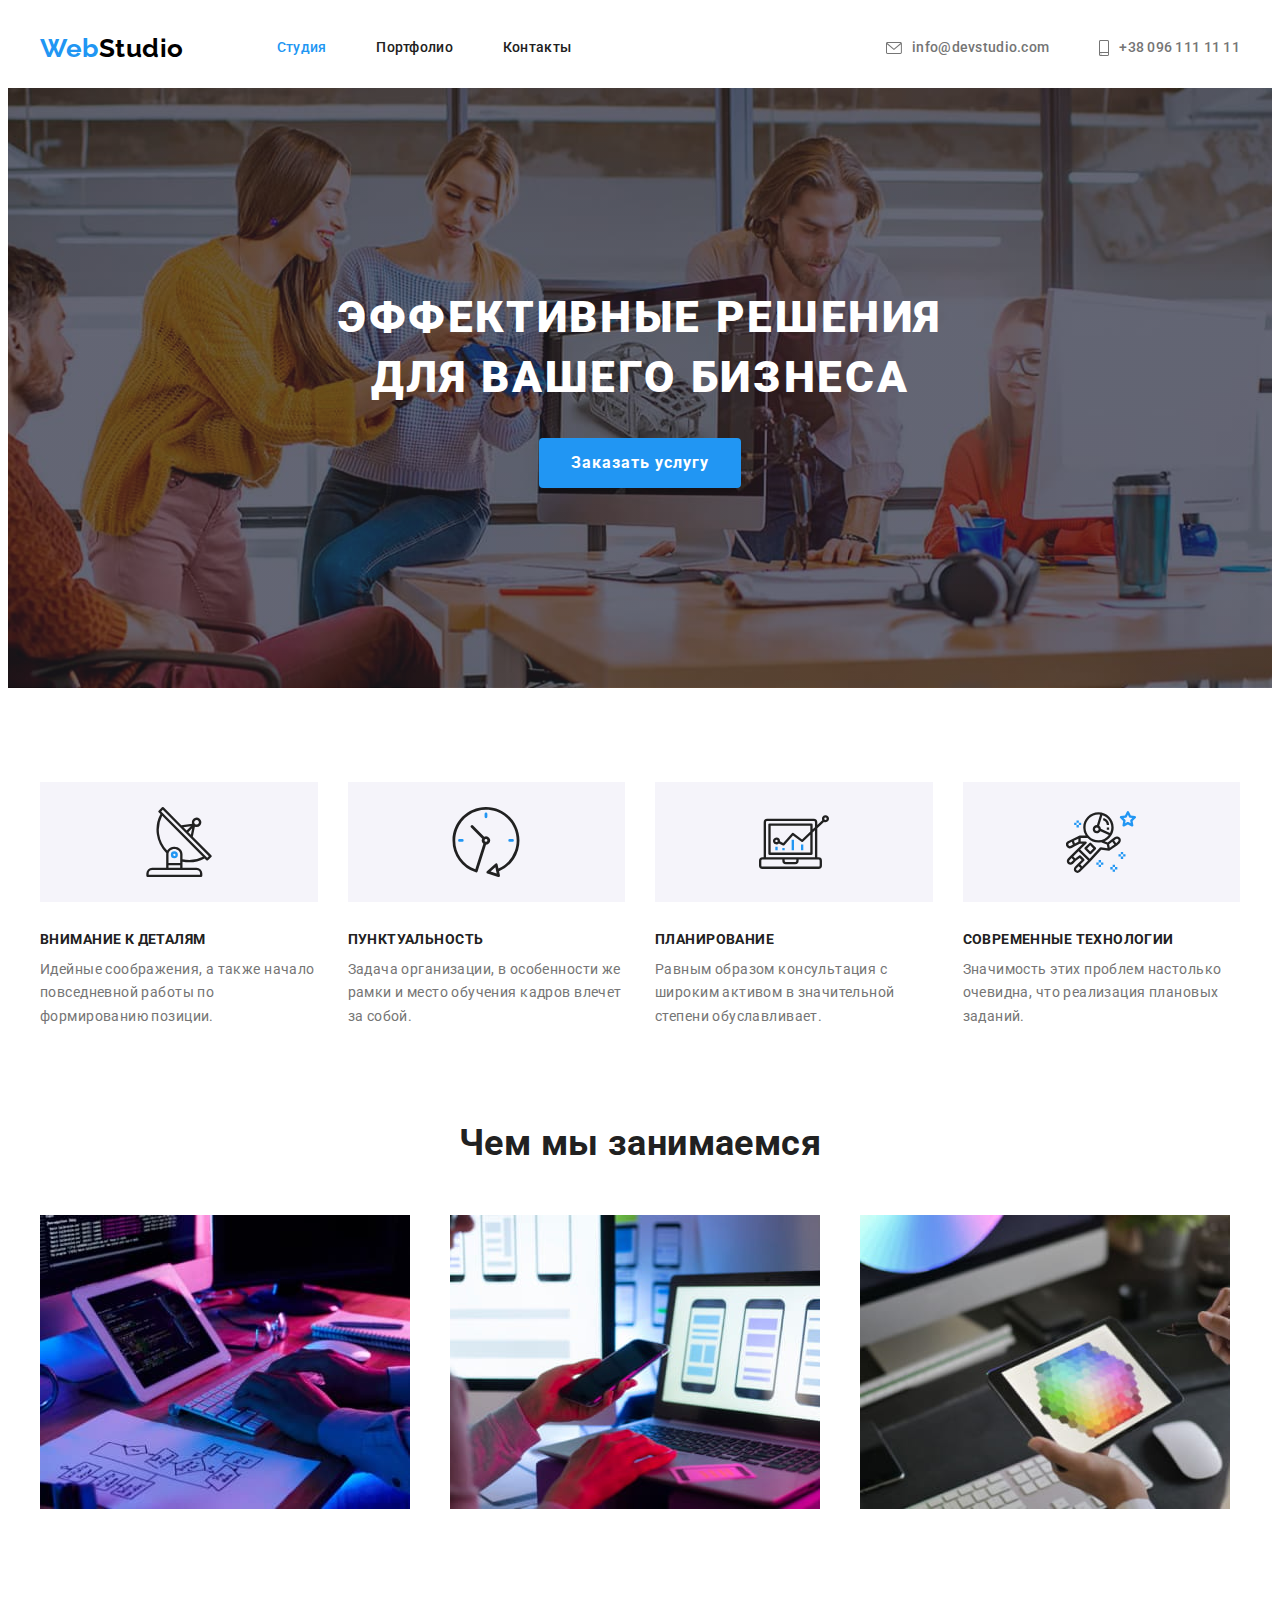
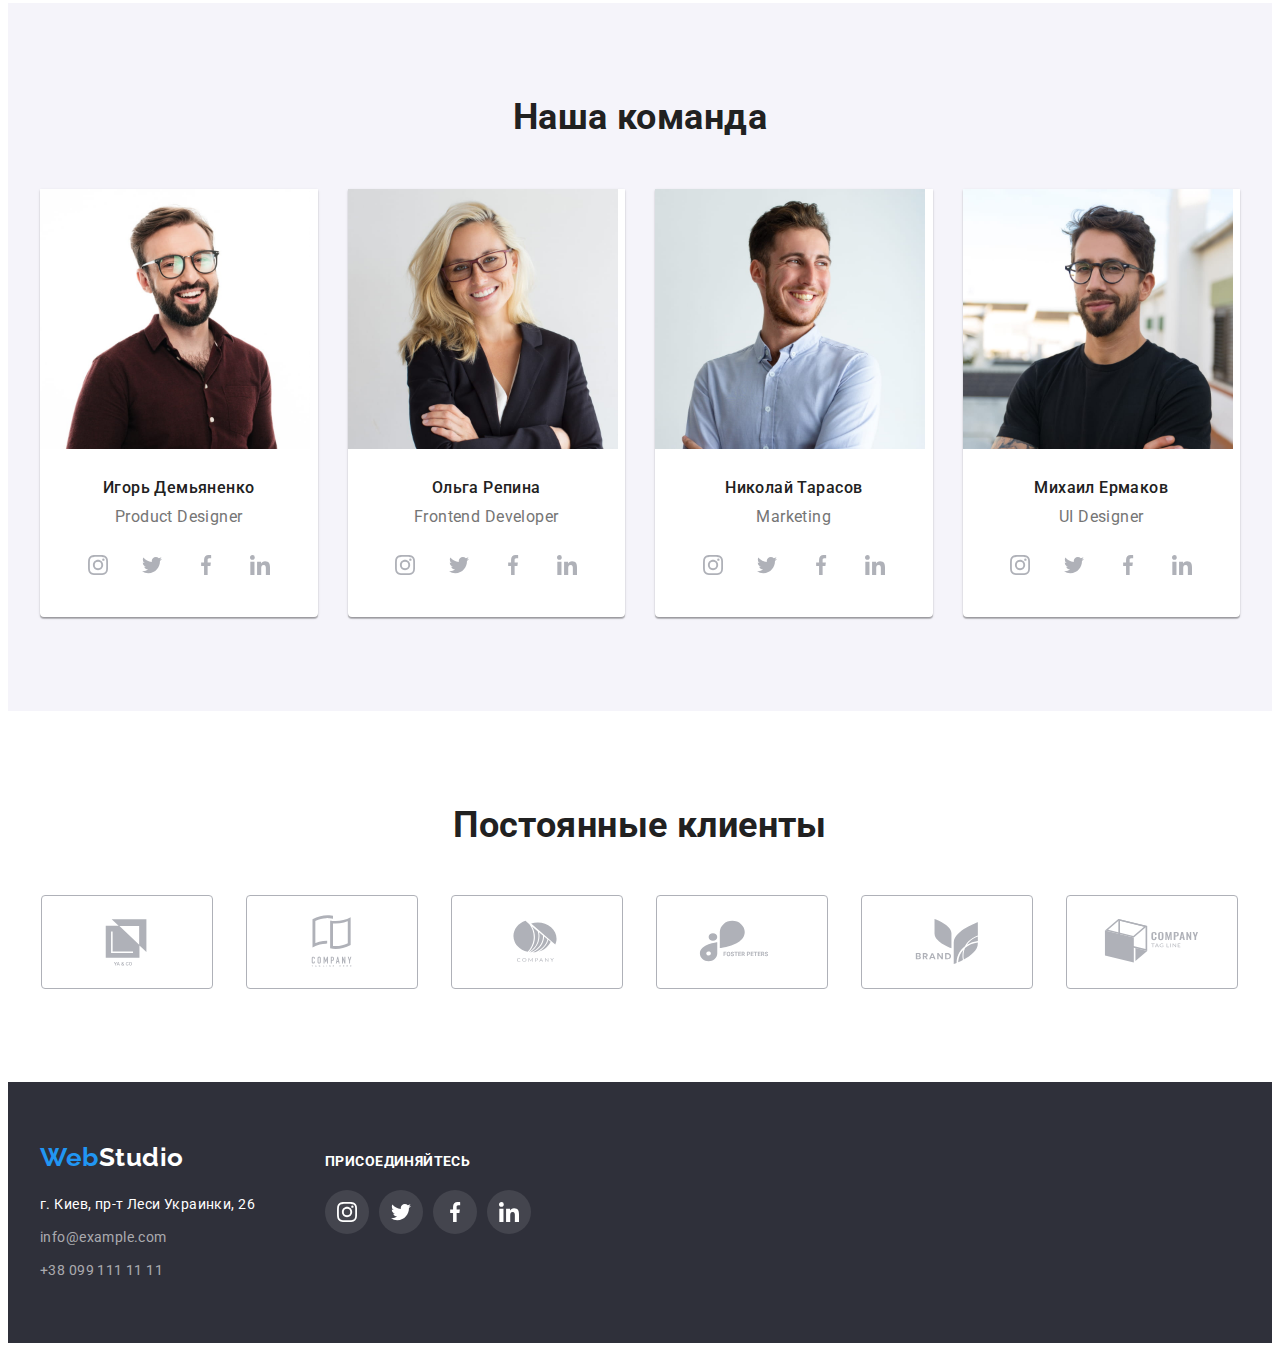
==== index.html @ 5c8def83 "Initial commit" ====
<!DOCTYPE html>
<html lang="ru">
  <head>
    <meta charset="UTF-8" />
    <meta http-equiv="X-UA-Compatible" content="IE=edge" />
    <meta name="viewport" content="width=device-width, initial-scale=1.0" />
    <title>Студия</title>
    <link rel="preconnect" href="https://fonts.googleapis.com" />
    <link rel="preconnect" href="https://fonts.gstatic.com" crossorigin />
    <link
      href="https://fonts.googleapis.com/css2?family=Raleway:wght@700&family=Roboto:wght@400;500;700;900&display=swap"
      rel="stylesheet"
    />
    <!-- Normalize start -->
    <link
      rel="stylesheet"
      href="https://cdnjs.cloudflare.com/ajax/libs/modern-normalize/1.1.0/modern-normalize.min.css"
      integrity="sha512-wpPYUAdjBVSE4KJnH1VR1HeZfpl1ub8YT/NKx4PuQ5NmX2tKuGu6U/JRp5y+Y8XG2tV+wKQpNHVUX03MfMFn9Q=="
      crossorigin="anonymous"
      referrerpolicy="no-referrer"
    />
    <!-- Normalize end -->
    <!-- Custom styles start -->
    <link rel="stylesheet" href="./css/styles.css" />
    <!-- Custom styles end -->
  </head>
  <!--Body-->
  <body>
    <!--Header-->
    <header class="header">
      <div class="container">
        <a class="logo" href="./index.html">
          Web<span class="logo-black">Studio</span>
        </a>
        <!--Navigation-->
        <nav class="site-nav">
          <ul class="nav-list list">
            <li class="site-nav-item">
              <a class="header-link link current" href="./index.html">Студия</a>
            </li>
            <li class="site-nav-item">
              <a class="header-link link" href="./portfolio.html">Портфолио</a>
            </li>
            <li class="site-nav-item">
              <a class="header-link link" href="">Контакты</a>
            </li>
          </ul>
        </nav>
        <!--Contacts header-->
        <ul class="contacts-list list">
          <li class="contacts-item">
            <a
              class="header-link contacts-link link"
              href="mailto:info@devstudio.com"
            >
              <svg class="contacts-icon" width="16" height="12">
                <use href="./images/icons.svg#envelope"></use>
              </svg>
              info@devstudio.com
            </a>
          </li>
          <li class="contacts-item">
            <a class="header-link contacts-link link" href="tel:+380961111111">
              <svg class="contacts-icon" width="10" height="16">
                <use href="./images/icons.svg#smartphone"></use>
              </svg>
              +38 096 111 11 11</a
            >
          </li>
        </ul>
      </div>
    </header>
    <!--Main-->
    <main>
      <!--Герой-->
      <section class="hero">
        <div class="hero-bg container">
          <h1 class="hero-title">Эффективные решения для вашего бизнеса</h1>
          <button class="hero-btn" type="button">Заказать услугу</button>
        </div>
      </section>
      <!--Особенности-->
      <section class="features section">
        <div class="container">
          <h2 class="visually-hidden">Особенности</h2>
          <ul class="feature-list list card-set">
            <li class="features-item card-item">
              <div class="features-container">
                <svg class="features-icon" width="70" height="70">
                  <use href="./images/icons.svg#antenna"></use>
                </svg>
              </div>
              <h3 class="features-title title">Внимание к деталям</h3>
              <p class="features-descr">
                Идейные соображения, а также начало повседневной работы по
                формированию позиции.
              </p>
            </li>
            <li class="features-item card-item">
              <div class="features-container">
                <svg class="features-icon" width="70" height="70">
                  <use href="./images/icons.svg#clock"></use>
                </svg>
              </div>
              <h3 class="features-title title">Пунктуальность</h3>
              <p class="features-descr">
                Задача организации, в особенности же рамки и место обучения
                кадров влечет за собой.
              </p>
            </li>
            <li class="features-item card-item">
              <div class="features-container">
                <svg class="features-icon" width="70" height="70">
                  <use href="./images/icons.svg#diagram"></use>
                </svg>
              </div>
              <h3 class="features-title title">Планирование</h3>
              <p class="features-descr">
                Равным образом консультация с широким активом в значительной
                степени обуславливает.
              </p>
            </li>
            <li class="features-item card-item">
              <div class="features-container">
                <svg class="features-icon" width="70" height="70">
                  <use href="./images/icons.svg#astronaut"></use>
                </svg>
              </div>
              <h3 class="features-title title">Современные технологии</h3>
              <p class="features-descr">
                Значимость этих проблем настолько очевидна, что реализация
                плановых заданий.
              </p>
            </li>
          </ul>
        </div>
      </section>
      <!--Чем мы занимаемся-->
      <section class="work-types section">
        <div class="container">
          <h2 class="section-title">Чем мы занимаемся</h2>
          <ul class="work-types-list card-set list">
            <li class="work-types-item card-item">
              <img
                class="images"
                src="./images/worktypes/img_1.jpg"
                alt="Верстка"
                width="370"
                height="294"
              />
            </li>
            <li class="work-types-item card-item">
              <img
                class="images"
                src="./images/worktypes/img_2.jpg"
                alt="Дизайн"
                width="370"
                height="294"
              />
            </li>
            <li class="work-types-item card-item">
              <img
                class="images"
                src="./images/worktypes/img_3.jpg"
                alt="Внешнее оформление"
                width="370"
                height="294"
              />
            </li>
          </ul>
        </div>
      </section>
      <!--Наша команда-->
      <section class="team section">
        <div class="container">
          <h2 class="section-title">Наша команда</h2>
          <ul class="team-list card-set list">
            <li class="team-item card-item">
              <img
                class="team-img"
                src="./images/team/photo_1.jpg"
                alt="Фото Игорь Демьяненко"
                width="270"
                height="260"
              />
              <div class="team-wrapper">
                <h3 class="team-title">Игорь Демьяненко</h3>
                <p class="team-descr" lang="en">Product Designer</p>
                <ul class="social-list list">
                  <li class="social-item">
                    <a
                      class="social-link link"
                      href=""
                      target="_blank"
                      rel="noopener noreferrer"
                      aria-label="Instagram"
                    >
                      <svg class="social-icon" width="20" height="20">
                        <use href="./images/icons.svg#instagram"></use>
                      </svg>
                    </a>
                  </li>
                  <li class="social-item">
                    <a
                      class="social-link link"
                      href=""
                      target="_blank"
                      rel="noopener noreferrer"
                      aria-label="twitter"
                    >
                      <svg class="social-icon" width="20" height="20">
                        <use href="./images/icons.svg#twitter"></use>
                      </svg>
                    </a>
                  </li>
                  <li class="social-item">
                    <a
                      class="social-link link"
                      href=""
                      target="_blank"
                      rel="noopener noreferrer"
                      aria-label="facebook"
                    >
                      <svg class="social-icon" width="20" height="20">
                        <use href="./images/icons.svg#facebook"></use>
                      </svg>
                    </a>
                  </li>
                  <li class="social-item">
                    <a
                      class="social-link link"
                      href=""
                      target="_blank"
                      rel="noopener noreferrer"
                      aria-label="linkedin"
                    >
                      <svg class="social-icon" width="20" height="20">
                        <use href="./images/icons.svg#linkedin"></use>
                      </svg>
                    </a>
                  </li>
                </ul>
              </div>
            </li>
            <li class="team-item card-item">
              <img
                class="team-img"
                src="./images/team/photo_2.jpg"
                alt="Фото Ольга Репина"
                width="270"
                height="260"
              />
              <div class="team-wrapper">
                <h3 class="team-title">Ольга Репина</h3>
                <p class="team-descr" lang="en">Frontend Developer</p>
                <ul class="social-list list">
                  <li class="social-item">
                    <a
                      class="social-link link"
                      href=""
                      target="_blank"
                      rel="noopener noreferrer"
                      aria-label="Instagram"
                    >
                      <svg class="social-icon" width="20" height="20">
                        <use href="./images/icons.svg#instagram"></use>
                      </svg>
                    </a>
                  </li>
                  <li class="social-item">
                    <a
                      class="social-link link"
                      href=""
                      target="_blank"
                      rel="noopener noreferrer"
                      aria-label="twitter"
                    >
                      <svg class="social-icon" width="20" height="20">
                        <use href="./images/icons.svg#twitter"></use>
                      </svg>
                    </a>
                  </li>
                  <li class="social-item">
                    <a
                      class="social-link link"
                      href=""
                      target="_blank"
                      rel="noopener noreferrer"
                      aria-label="facebook"
                    >
                      <svg class="social-icon" width="20" height="20">
                        <use href="./images/icons.svg#facebook"></use>
                      </svg>
                    </a>
                  </li>
                  <li class="social-item">
                    <a
                      class="social-link link"
                      href=""
                      target="_blank"
                      rel="noopener noreferrer"
                      aria-label="linkedin"
                    >
                      <svg class="social-icon" width="20" height="20">
                        <use href="./images/icons.svg#linkedin"></use>
                      </svg>
                    </a>
                  </li>
                </ul>
              </div>
            </li>
            <li class="team-item card-item">
              <img
                class="team-img"
                src="./images/team/photo_3.jpg"
                alt="Фото Николай Тарасов"
                width="270"
                height="260"
              />
              <div class="team-wrapper">
                <h3 class="team-title">Николай Тарасов</h3>
                <p class="team-descr" lang="en">Marketing</p>
                <ul class="social-list list">
                  <li class="social-item">
                    <a
                      class="social-link link"
                      href=""
                      target="_blank"
                      rel="noopener noreferrer"
                      aria-label="Instagram"
                    >
                      <svg class="social-icon" width="20" height="20">
                        <use href="./images/icons.svg#instagram"></use>
                      </svg>
                    </a>
                  </li>
                  <li class="social-item">
                    <a
                      class="social-link link"
                      href=""
                      target="_blank"
                      rel="noopener noreferrer"
                      aria-label="twitter"
                    >
                      <svg class="social-icon" width="20" height="20">
                        <use href="./images/icons.svg#twitter"></use>
                      </svg>
                    </a>
                  </li>
                  <li class="social-item">
                    <a
                      class="social-link link"
                      href=""
                      target="_blank"
                      rel="noopener noreferrer"
                      aria-label="facebook"
                    >
                      <svg class="social-icon" width="20" height="20">
                        <use href="./images/icons.svg#facebook"></use>
                      </svg>
                    </a>
                  </li>
                  <li class="social-item">
                    <a
                      class="social-link link"
                      href=""
                      target="_blank"
                      rel="noopener noreferrer"
                      aria-label="linkedin"
                    >
                      <svg class="social-icon" width="20" height="20">
                        <use href="./images/icons.svg#linkedin"></use>
                      </svg>
                    </a>
                  </li>
                </ul>
              </div>
            </li>
            <li class="team-item card-item">
              <img
                class="team-img"
                src="./images/team/photo_4.jpg"
                alt="Фото Михаил Ермаков"
                width="270"
                height="260"
              />
              <div class="team-wrapper">
                <h3 class="team-title">Михаил Ермаков</h3>
                <p class="team-descr" lang="en">UI Designer</p>
                <ul class="social-list list">
                  <li class="social-item">
                    <a
                      class="social-link link"
                      href=""
                      target="_blank"
                      rel="noopener noreferrer"
                      aria-label="Instagram"
                    >
                      <svg class="social-icon" width="20" height="20">
                        <use href="./images/icons.svg#instagram"></use>
                      </svg>
                    </a>
                  </li>
                  <li class="social-item">
                    <a
                      class="social-link link"
                      href=""
                      target="_blank"
                      rel="noopener noreferrer"
                      aria-label="twitter"
                    >
                      <svg class="social-icon" width="20" height="20">
                        <use href="./images/icons.svg#twitter"></use>
                      </svg>
                    </a>
                  </li>
                  <li class="social-item">
                    <a
                      class="social-link link"
                      href=""
                      target="_blank"
                      rel="noopener noreferrer"
                      aria-label="facebook"
                    >
                      <svg class="social-icon" width="20" height="20">
                        <use href="./images/icons.svg#facebook"></use>
                      </svg>
                    </a>
                  </li>
                  <li class="social-item">
                    <a
                      class="social-link link"
                      href=""
                      target="_blank"
                      rel="noopener noreferrer"
                      aria-label="linkedin"
                    >
                      <svg class="social-icon" width="20" height="20">
                        <use href="./images/icons.svg#linkedin"></use>
                      </svg>
                    </a>
                  </li>
                </ul>
              </div>
            </li>
          </ul>
        </div>
      </section>
      <!-- Постоянные клиенты -->
      <section class="clients section">
        <div class="container">
          <h2 class="clients-title section-title">Постоянные клиенты</h2>
          <ul class="card-set list">
            <li class="card-item clients-item">
              <a
                class="clients-link link"
                target="_blank"
                rel="noopener noreferrer"
                href=""
                aria-label="YA&CO"
              >
                <svg width="106" height="60">
                  <use href="./images/icons.svg#logo-1"></use>
                </svg>
              </a>
            </li>
            <li class="card-item clients-item">
              <a
                class="clients-link link"
                target="_blank"
                rel="noopener noreferrer"
                href=""
                aria-label="Tagline here"
              >
                <svg width="106" height="60">
                  <use href="./images/icons.svg#logo-2"></use>
                </svg>
              </a>
            </li>
            <li class="card-item clients-item">
              <a
                class="clients-link link"
                target="_blank"
                rel="noopener noreferrer"
                href=""
                aria-label="Company"
              >
                <svg width="106" height="60">
                  <use href="./images/icons.svg#logo-3"></use>
                </svg>
              </a>
            </li>
            <li class="card-item clients-item">
              <a
                class="clients-link link"
                target="_blank"
                rel="noopener noreferrer"
                href=""
                aria-label="Foster Peters"
              >
                <svg width="106" height="60">
                  <use href="./images/icons.svg#logo-4"></use>
                </svg>
              </a>
            </li>
            <li class="card-item clients-item">
              <a
                class="clients-link link"
                target="_blank"
                rel="noopener noreferrer"
                href=""
                aria-label="Brand"
              >
                <svg width="106" height="60">
                  <use href="./images/icons.svg#logo-5"></use>
                </svg>
              </a>
            </li>
            <li class="card-item clients-item">
              <a
                class="clients-link link"
                target="_blank"
                rel="noopener noreferrer"
                href=""
                aria-label="Tag Line"
              >
                <svg width="106" height="60">
                  <use href="./images/icons.svg#logo-6"></use>
                </svg>
              </a>
            </li>
          </ul>
        </div>
      </section>
    </main>
    <!--Footer-->
    <footer class="footer">
      <div class="footer-container container">
        <div class="footer-contscts">
          <a class="logo" href="index.html"
            >Web<span class="logo-white">Studio</span>
          </a>
          <address class="address">
            <ul class="footer-list list">
              <li>
                <a
                  href="https://goo.gl/maps/9SiHz1dHuhAvryd87"
                  target="_blank"
                  rel="noreferrer noopener"
                  class="footer-link link address-descr"
                  >г. Киев, пр-т Леси Украинки, 26
                </a>
              </li>
              <li>
                <a href="mailto:info@example.com" class="footer-link link"
                  >info@example.com</a
                >
              </li>
              <li>
                <a href="tel:+380991111111" class="footer-link link"
                  >+38 099 111 11 11</a
                >
              </li>
            </ul>
          </address>
        </div>
        <div class="footer-join">
          <p class="join-descr">присоединяйтесь</p>
          <ul class="social-list list">
            <li class="social-item">
              <a
                class="social-link link"
                href=""
                target="_blank"
                rel="noopener noreferrer"
                aria-label="Instagram"
              >
                <svg class="social-icon" width="20" height="20">
                  <use href="./images/icons.svg#instagram"></use>
                </svg>
              </a>
            </li>
            <li class="social-item">
              <a
                class="social-link link"
                href=""
                target="_blank"
                rel="noopener noreferrer"
                aria-label="twitter"
              >
                <svg class="social-icon" width="20" height="20">
                  <use href="./images/icons.svg#twitter"></use>
                </svg>
              </a>
            </li>
            <li class="social-item">
              <a
                class="social-link link"
                href=""
                target="_blank"
                rel="noopener noreferrer"
                aria-label="facebook"
              >
                <svg class="social-icon" width="20" height="20">
                  <use href="./images/icons.svg#facebook"></use>
                </svg>
              </a>
            </li>
            <li class="social-item">
              <a
                class="social-link link"
                href=""
                target="_blank"
                rel="noopener noreferrer"
                aria-label="linkedin"
              >
                <svg class="social-icon" width="20" height="20">
                  <use href="./images/icons.svg#linkedin"></use>
                </svg>
              </a>
            </li>
          </ul>
        </div>
      </div>
    </footer>
  </body>
</html>
---- css/styles.css ----
:root {
    --primary-text-color: #757575;
    --title-text-color: #212121;
    --accent-color: #2196F3;
    --text-color-white: #ffffff;
    --backgraund-color-grey: #F5F4FA;
    --backgraund-color-dark: #2F303A;
    --icon-color-white: #ffffff;
    --icon-color-grey: #AFB1B8;
    /* Other */
    --indent: 30px;
    --item: 4;
}
body{
    font-family: 'Roboto', sans-serif;
    font-size: 14px;
    line-height: 1.71;
    letter-spacing: 0.03em;
    color: var(--primary-text-color);
}
/* Частковий ресет */
h1, h2, h3, h4, h5, h6, p{
    margin: 0;
}
ul{
    padding: 0;
    margin: 0;
}
img{
    display: block;
    height: auto;
    max-width: 100%;
}
/* Visually-hidden */
.visually-hidden {
    position: absolute;
    white-space: nowrap;
    width: 1px;
    height: 1px;
    overflow: hidden;
    border: 0;
    padding: 0;
    clip: rect(0 0 0 0);
    clip-path: inset(50%);
    margin: -1px;
}
/* Утилітарні */
.section{
    padding-top: 94px;
    padding-bottom: 94px;
}
.card-set{
    display: flex;
    flex-wrap: wrap;
    gap: var(--indent);
}
.card-item{
    flex-basis: calc((100% - var(--indent) * (var(--item) - 1)) / var(--item));
}
/* Хедер */
.logo{
    font-family: 'Raleway', sans-serif;
    font-weight: 700;
    font-size: 26px;
    letter-spacing: 0.02em;
    line-height: 1.19;
    color: var(--accent-color);
    text-decoration: none;
}
.header .logo{
    margin-right: 93px;
}
.logo-black{
    color: #000000;
}
.logo-white{
    color: var(--text-color-white)
}
.list{
    list-style: none;  
}
.link{
    color: currentColor;
    text-decoration: none;
}
.header{
    font-weight: 500;
    line-height: 1.14;
    letter-spacing: 0.02em;
}
.header-link{
    display: flex;
    padding: 32px 0;
    align-items: center;
}
.header-link:hover,
.header-link:focus {
    color: var(--accent-color);
}
.site-nav{
    color: var(--title-text-color);
}
.site-nav .current{
    color: var(--accent-color);
}   
.title{
    font-weight: 700;
    color: var(--title-text-color);
}
.container{
    width: 1200px;
    margin: 0 auto;
    padding: 0 15px;
}
.header .container{
    display: flex;
    align-items: center;
}
.site-nav .list,
.contacts-list{
    display: flex;
}
.contacts-list{
    margin-left: auto;
}
.site-nav-item:not(:last-child),
.contacts-item:not(:last-child){
    margin-right: 50px;
}
/* Герой */
.hero{
    background-color: var(--backgraund-color-dark);
    background-image: linear-gradient(to right, rgba(47, 48, 58, 0.4),
    rgba(47, 48, 58, 0.4)), url(../images/hero/img.jpg);
    max-width: 1600px;
    background-repeat: no-repeat;
    background-position: center;
    background-size: cover;
    margin-left: auto;
    margin-right: auto;
    padding-top: 200px;
    padding-bottom: 200px;
}
.hero-bg{
    align-items: center;
    justify-content: center;
}
.hero-title{
    font-weight: 900;
    font-size: 44px;
    width: 696px;
    line-height: 1.36;
    text-align: center;
    letter-spacing: 0.06em;
    text-transform: uppercase;
    color: var(--text-color-white);
    margin: 0 auto;
    margin-bottom: 30px;
}
.hero-btn{
    font-family: inherit;
    font-weight: 700;
    font-size: 16px;
    line-height: 1.87;
    letter-spacing: 0.06em;
    background-color: var(--accent-color);
    color: var(--text-color-white);
    border: none;
    box-shadow: 0px 4px 4px rgba(0, 0, 0, 0.15);
    border-radius: 4px;
    cursor: pointer;
    display: block;
    margin: 0 auto;
    padding-top: 10px;
    padding-right: 32px;
    padding-bottom: 10px;
    padding-left: 32px;
}
/* Особенности  */
.features-title{
    font-size: 14px;
    line-height: 1.14;
    text-transform: uppercase;
    margin-bottom: 10px;
}
/* Чем мы занимаемся */
.section-title {
    font-size: 36px;
    line-height: 1.16;
    color: var(--title-text-color);
    text-align: center;
    margin-bottom: 50px;
}
.work-types{
    padding-top: 0;
}
.work-types-list{
    --item: 3;
}
/* Наша команда */
.team{
    background-color: var(--backgraund-color-grey);
}
.team-item{
    background-color: #ffffff;
    box-shadow: 0px 1px 3px rgba(0, 0, 0, 0.12), 0px 1px 1px rgba(0, 0, 0, 0.14), 0px 2px 1px rgba(0, 0, 0, 0.2);
    border-radius: 0px 0px 4px 4px;
}
.team-wrapper{
    padding: 30px;
}
.team-title {
    font-weight: 500;
    font-size: 16px;
    line-height: 1.18;
    color: var(--title-text-color);

    text-align: center;
    margin-bottom: 10px;
}
.team-descr{
    font-size: 16px;
    line-height: 1.18;
    margin-bottom: 16px;
    text-align: center;
}
/* Footer */
.footer{
    display: flex;
    background-color: var(--backgraund-color-dark);
    padding-top: 60px;
    padding-bottom: 60px;
}
.footer .logo{
    margin-bottom: 20px;
    display: block;
}
.footer-list{
    gap: 9px;
    display: flex;
    flex-direction: column;
}
.footer-link{
    margin-bottom: 9px;
}
.footer-link:hover,
.footer-link:focus{
    color: var(--accent-color);
}
.footer-container{
    display: flex;
    gap: 70px;
    align-items: baseline;
}
.join-descr{
    font-weight: 700;
    line-height: 1.14;
    text-transform: uppercase;
    color: var(--text-color-white);
    margin-bottom: 20px;
}
.address{
    font-style: inherit;
    color: rgba(255, 255, 255, 0.6);
}
.address-descr{
    color: var(--text-color-white);
    margin-bottom: 20px;
}
/* Портфоліо */
.header-portfolio{
    border: 1px solid #ECECEC;
}
.filter-list{
    display: flex;
    margin-bottom: 50px;
    justify-content: center;
}
.filter-btn{
    font-family: inherit;
    font-weight: 500;
    font-size: 16px;
    line-height: 1.62;
    text-align: center;
    letter-spacing: 0.03em;
    color: var(--title-text-color);
    cursor: pointer;
    border: none;
    border-radius: 4px;
    padding: 6px 22px;
    display: block;
}   
.filter-btn:hover,
.filter-btn:focus{
    box-shadow: 0px 3px 1px 0px rgba(0, 0, 0, 0.10), 0px 1px 2px 0px rgba(0, 0, 0, 0.08), 0px 2px 2px 0px rgba(0, 0, 0, 0.12);
}
.filter-item:not(:last-child){
    margin-right: 8px;
}
.filter-btn:hover,
.filter-btn:focus{
    color: var(--text-color-white);
    background-color: var(--accent-color);
}
.portfolio-list{
    --item: 3;
}
.portfolio-container{
    padding-top: 20px;
    padding-right: 24px;
    padding-bottom: 20px;
    padding-left: 24px;
    border: 1px solid #EEEEEE;
    border-top: none;
}
.portfolio-link{
    display: block;
}
.portfolio-link:hover,
.portfolio-link:focus{
    box-shadow: 
    0px 1px 1px rgba(0, 0, 0, 0.12), 
    0px 4px 4px rgba(0, 0, 0, 0.06), 
    1px 4px 6px rgba(0, 0, 0, 0.16);
}
.portfolio-title{
    margin-bottom: 4px;
}
.portfolio .portfolio-title{
    font-size: 18px;
    line-height: 2;
    letter-spacing: 0.06em;
}
.portfolio .portfolio-discr{
    font-size: 16px;
    line-height: 1.87;
}
/* Contacts-icon */
.contacts-icon{
    margin-right: 10px;
    fill: currentColor;
}
/* Features icons */
.features-container{
    display: flex;
    align-items: center;
    justify-content: center;
    padding-top: 25px;
    padding-right: 100px;
    padding-bottom: 25px;
    padding-left: 100px;
    background-color: var(--backgraund-color-grey);
    margin-bottom: 30px;
}
.social-list {
    display: flex;
    gap: 10px;
    align-items: center;
    justify-content: center;
}
.social-link{
    display: flex;
    width: 44px;
    height: 44px;
    background-color: #ffffff;
    border-radius: 50%;
    align-items: center;
    justify-content: center;
}
.social-icon{
    fill: var(--icon-color-grey)
}
.social-link:hover,
.social-link:focus{
    background-color: var(--accent-color);
}
.social-link:hover .social-icon,
.social-link:focus .social-icon{
    fill: var(--icon-color-white);
}
/* Footer socials icon */
.footer .social-icon{
    fill: var(--icon-color-white);
}
.footer .social-link{
    background: rgba(255, 255, 255, 0.1);
}
.footer .social-link:hover,
.footer .social-link:focus{
    background-color: var(--accent-color);
}
/* Постоянные клиенты */
.clients-item{
    display: flex;
    width: 170px;
    height: 92px;
    align-items: center;
    justify-content: center;
    flex-basis: calc((100% - var(--indent) * (var(--item) - 1)) / var(--item));
    --item: 6;
}
.clients-link{
    display: flex;
    align-items: center;
    justify-content: center;
    padding-top: 16px;
    padding-right: 32px;
    padding-bottom: 16px;
    padding-left: 32px;
    border: 1px solid var(--icon-color-grey);
    border-radius: 4px;
    fill: var(--icon-color-grey);
}
.clients-link:hover,
.clients-link:focus{
    fill: var(--accent-color);
    border: 1px solid var(--accent-color)
}
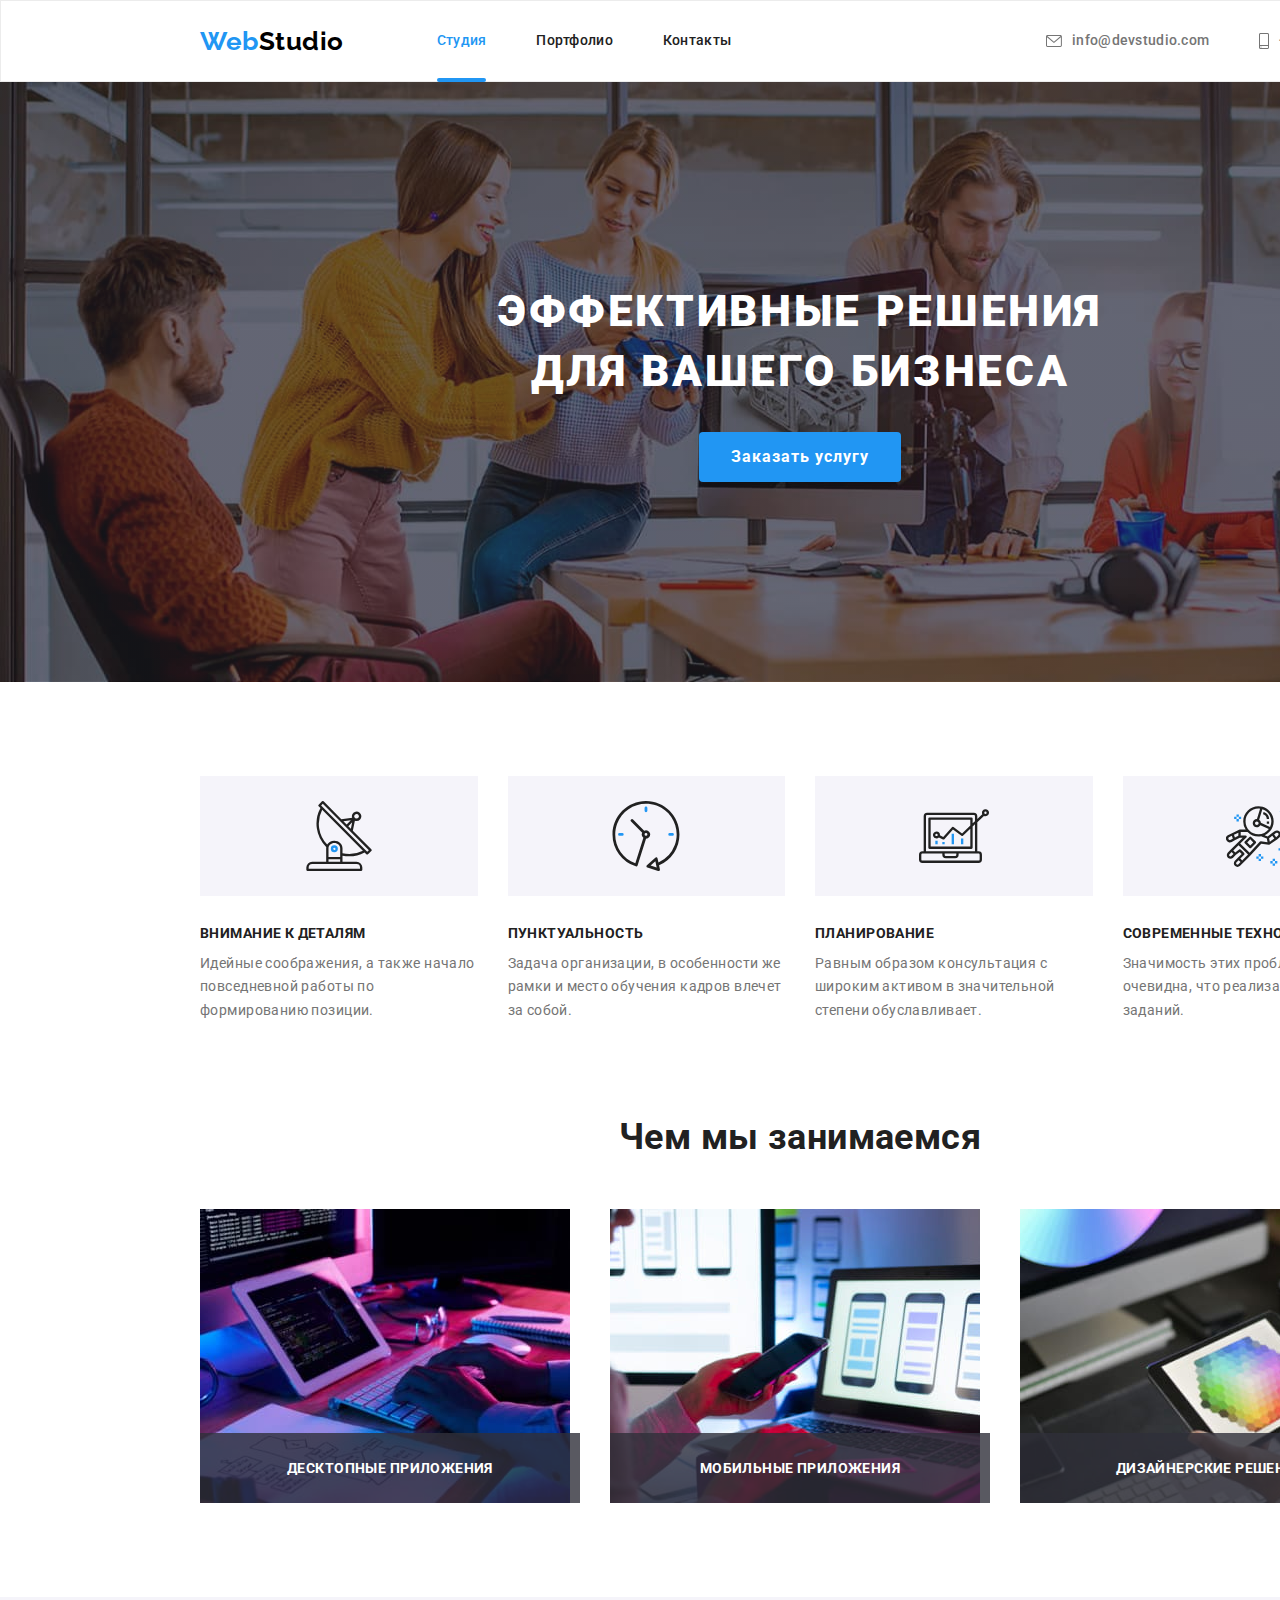
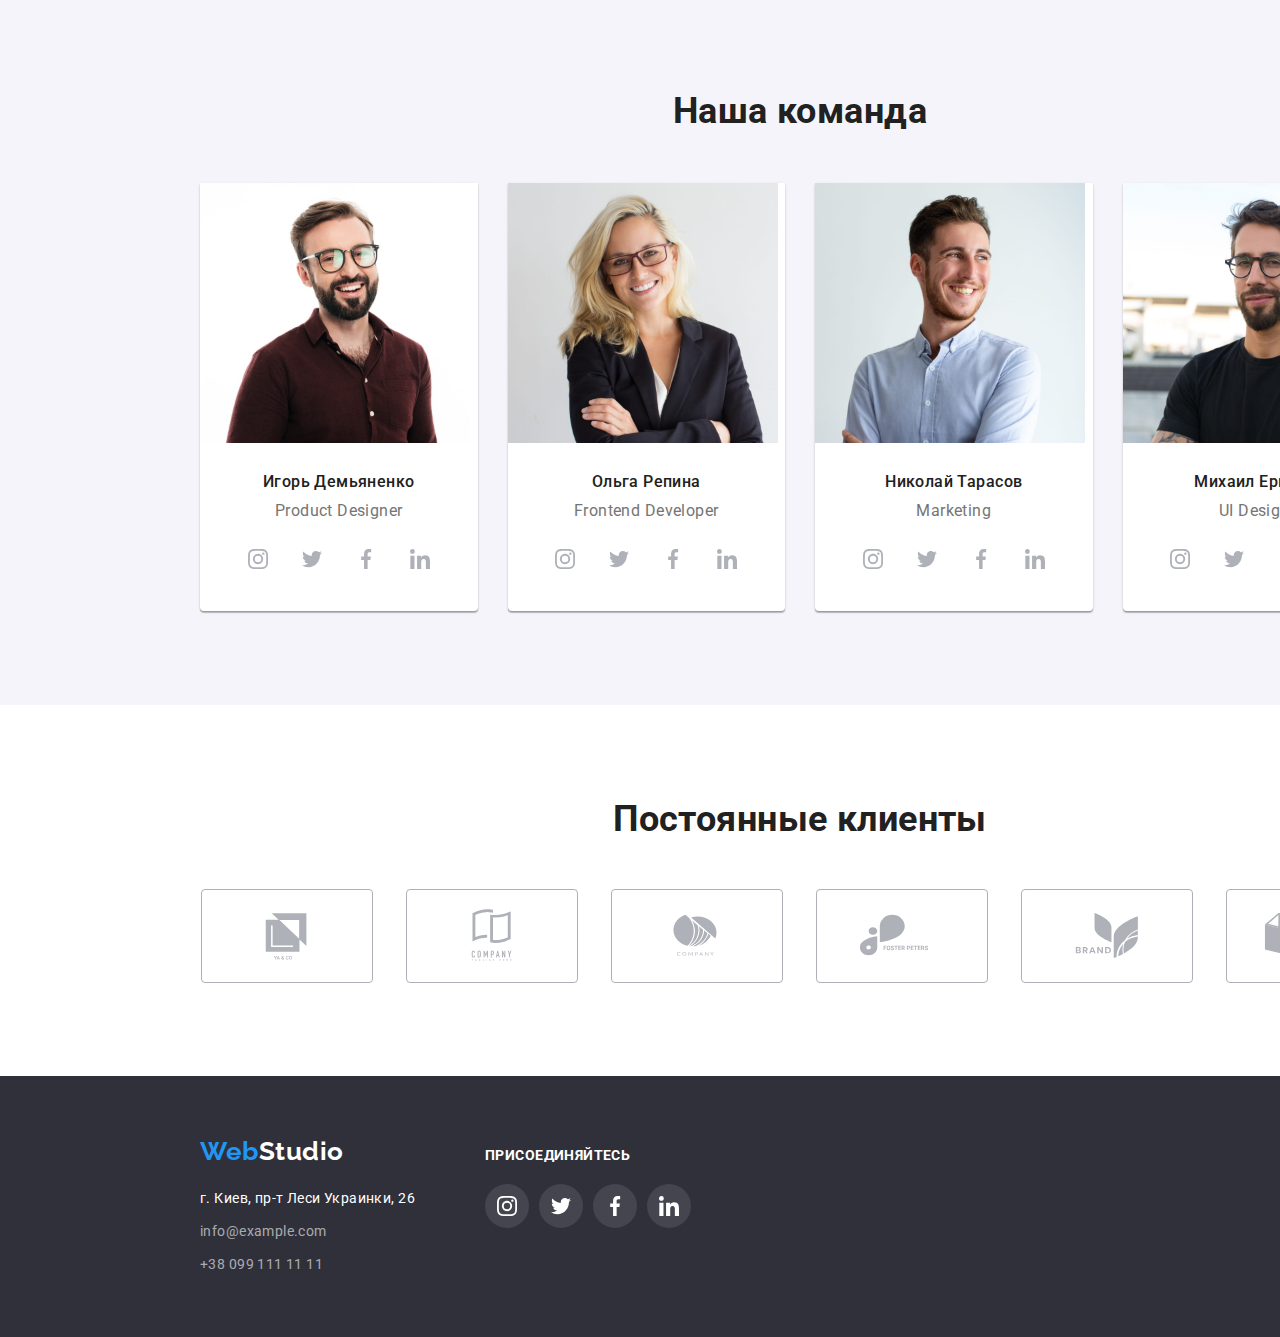
==== commit de4a4e05: "Виконано завдання" ====
--- a/index.html
+++ b/index.html
@@ -27,7 +27,7 @@
   <!--Body-->
   <body>
     <!--Header-->
-    <header class="header">
+    <header class="header header-line">
       <div class="container">
         <a class="logo" href="./index.html">
           Web<span class="logo-black">Studio</span>
@@ -35,7 +35,7 @@
         <!--Navigation-->
         <nav class="site-nav">
           <ul class="nav-list list">
-            <li class="site-nav-item">
+            <li class="site-nav-item current">
               <a class="header-link link current" href="./index.html">Студия</a>
             </li>
             <li class="site-nav-item">
@@ -76,7 +76,9 @@
       <section class="hero">
         <div class="hero-bg container">
           <h1 class="hero-title">Эффективные решения для вашего бизнеса</h1>
-          <button class="hero-btn" type="button">Заказать услугу</button>
+          <button class="hero-btn" type="button" data-modal-open>
+            Заказать услугу
+          </button>
         </div>
       </section>
       <!--Особенности-->
@@ -141,13 +143,16 @@
           <h2 class="section-title">Чем мы занимаемся</h2>
           <ul class="work-types-list card-set list">
             <li class="work-types-item card-item">
-              <img
-                class="images"
-                src="./images/worktypes/img_1.jpg"
-                alt="Верстка"
-                width="370"
-                height="294"
-              />
+              <div class="work-types-container">
+                <img
+                  class="images"
+                  src="./images/worktypes/img_1.jpg"
+                  alt="Верстка"
+                  width="370"
+                  height="294"
+                />
+              </div>
+              <p class="work-types-descr">Десктопные приложения</p>
             </li>
             <li class="work-types-item card-item">
               <img
@@ -157,6 +162,7 @@
                 width="370"
                 height="294"
               />
+              <p class="work-types-descr">Мобильные приложения</p>
             </li>
             <li class="work-types-item card-item">
               <img
@@ -166,6 +172,7 @@
                 width="370"
                 height="294"
               />
+              <p class="work-types-descr">Дизайнерские решения</p>
             </li>
           </ul>
         </div>
@@ -623,5 +630,16 @@
         </div>
       </div>
     </footer>
+    <!-- Modal window -->
+    <div class="backdrop is-hidden" data-modal>
+      <div class="modal">
+        <button class="modal-close" data-modal-close>
+          <svg class="modal-close-icon" width="30" height="30">
+            <use href="./images/icons.svg#modal-close"></use>
+          </svg>
+        </button>
+      </div>
+    </div>
+    <script src="./js/modal.js"></script>
   </body>
 </html>
--- a/css/styles.css
+++ b/css/styles.css
@@ -10,6 +10,7 @@
     /* Other */
     --indent: 30px;
     --item: 4;
+    --anim-fast: 250ms;
 }
 body{
     font-family: 'Roboto', sans-serif;
@@ -17,6 +18,8 @@
     line-height: 1.71;
     letter-spacing: 0.03em;
     color: var(--primary-text-color);
+    margin: 0 auto;
+    width: 1600px;
 }
 /* Частковий ресет */
 h1, h2, h3, h4, h5, h6, p{
@@ -82,6 +85,7 @@
 .link{
     color: currentColor;
     text-decoration: none;
+    transition: color, var(--anim-fast) cubic-bezier(0.4, 0, 0.2, 1);
 }
 .header{
     font-weight: 500;
@@ -101,8 +105,22 @@
     color: var(--title-text-color);
 }
 .site-nav .current{
+    position: relative;
     color: var(--accent-color);
 }   
+.site-nav-item.current:after{
+    position: absolute;
+    left: 0;
+    bottom: -1px;
+    content: '';
+
+    display: block;
+    width: 100%;
+    height: 4px;
+
+    border-radius: 2px;
+    background-color: var(--accent-color);
+}
 .title{
     font-weight: 700;
     color: var(--title-text-color);
@@ -197,6 +215,23 @@
 .work-types-list{
     --item: 3;
 }
+.work-types-item{
+    position: relative;
+}
+.work-types-descr{
+    position: absolute;
+    left: 0;
+    bottom: 0%;
+    font-weight: 700;
+    line-height: calc(16/14);
+    text-align: center;
+    padding-top: 27px;
+    padding-bottom: 27px;
+    width: 100%;
+    color: #FFFFFF;
+    background-color: rgba(47, 48, 58, 0.8);
+    text-transform: uppercase;
+}
 /* Наша команда */
 .team{
     background-color: var(--backgraund-color-grey);
@@ -268,7 +303,7 @@
     margin-bottom: 20px;
 }
 /* Портфоліо */
-.header-portfolio{
+.header-line{
     border: 1px solid #ECECEC;
 }
 .filter-list{
@@ -289,18 +324,21 @@
     border-radius: 4px;
     padding: 6px 22px;
     display: block;
+    transition: color var(--anim-fast) cubic-bezier(0.4, 0, 0.2, 1),
+    background-color var(--anim-fast) cubic-bezier(0.4, 0, 0.2, 1),
+    box-shadow var(--anim-fast) cubic-bezier(0.4, 0, 0.2, 1);
 }   
-.filter-btn:hover,
-.filter-btn:focus{
-    box-shadow: 0px 3px 1px 0px rgba(0, 0, 0, 0.10), 0px 1px 2px 0px rgba(0, 0, 0, 0.08), 0px 2px 2px 0px rgba(0, 0, 0, 0.12);
-}
-.filter-item:not(:last-child){
-    margin-right: 8px;
-}
 .filter-btn:hover,
 .filter-btn:focus{
     color: var(--text-color-white);
     background-color: var(--accent-color);
+    box-shadow: 
+    0px 3px 1px 0px rgba(0, 0, 0, 0.10), 
+    0px 1px 2px 0px rgba(0, 0, 0, 0.08), 
+    0px 2px 2px 0px rgba(0, 0, 0, 0.12);
+}
+.filter-item:not(:last-child){
+    margin-right: 8px;
 }
 .portfolio-list{
     --item: 3;
@@ -313,8 +351,13 @@
     border: 1px solid #EEEEEE;
     border-top: none;
 }
+.portfolio-img-thumb{
+    position: relative;
+    overflow: hidden;
+}
 .portfolio-link{
     display: block;
+    transition: box-shadow var(--anim-fast ) cubic-bezier(0.4, 0, 0.2, 1);
 }
 .portfolio-link:hover,
 .portfolio-link:focus{
@@ -335,6 +378,26 @@
     font-size: 16px;
     line-height: 1.87;
 }
+.overlay{
+    position: absolute;
+    top: 0;
+    left: 0;
+    width: 100%;
+    letter-spacing: 0.03em;
+    transform: translateY(100%);
+    overflow: hidden;
+    padding: 63px 24px;
+    background-color: rgba(33, 150, 243, 0.9);
+    transition: transform var(--anim-fast) cubic-bezier(0.4, 0, 0.2, 1);
+}
+.overlay-descr{
+    font-size: 18px; 
+    line-height: 1.56;
+    color: #FFFFFF;
+}
+.portfolio-item:hover .overlay{
+    transform: translateY(0);
+}
 /* Contacts-icon */
 .contacts-icon{
     margin-right: 10px;
@@ -368,7 +431,8 @@
     justify-content: center;
 }
 .social-icon{
-    fill: var(--icon-color-grey)
+    fill: var(--icon-color-grey);
+    transition: fill, var(--anim-fast) cubic-bezier(0.4, 0, 0.2, 1);
 }
 .social-link:hover,
 .social-link:focus{
@@ -415,4 +479,49 @@
 .clients-link:focus{
     fill: var(--accent-color);
     border: 1px solid var(--accent-color)
+}
+/* Modal window */
+.backdrop{
+    position: fixed;
+    left: 0;
+    top: 0;
+    width: 100%;
+    height: 100%;
+    background-color: rgba(0, 0, 0, 0.2);
+    opacity: 1;
+    visibility: visible;
+    pointer-events: initial;
+    transition: opacity var(--anim-fast) cubic-bezier(0.4, 0, 0.2, 1),
+    visibility var(--anim-fast) cubic-bezier(0.4, 0, 0.2, 1);
+}
+.backdrop.is-hidden {
+    opacity: 0;
+    visibility: hidden;
+    pointer-events: none;
+}
+.modal{
+    width: 528px;
+    height: 581px;
+    background-color: #ffffff;
+    border-radius: 4px;
+    position: absolute;
+    top: 50%;
+    left: 50%;
+    transform: translate(-50%,  -50%);
+}
+.modal-close{
+    position: absolute;
+    top: 8px;
+    right: 8px;
+    width: 18px;
+    height: 18px;
+    padding: 0;
+    padding: 1;
+    background-color: transparent;
+    display: flex;
+    align-items: center;
+    justify-content: center;
+    border-radius: 50%;
+    border: 1px solid rgba(0, 0, 0, 0.1);
+    cursor: pointer;
 }